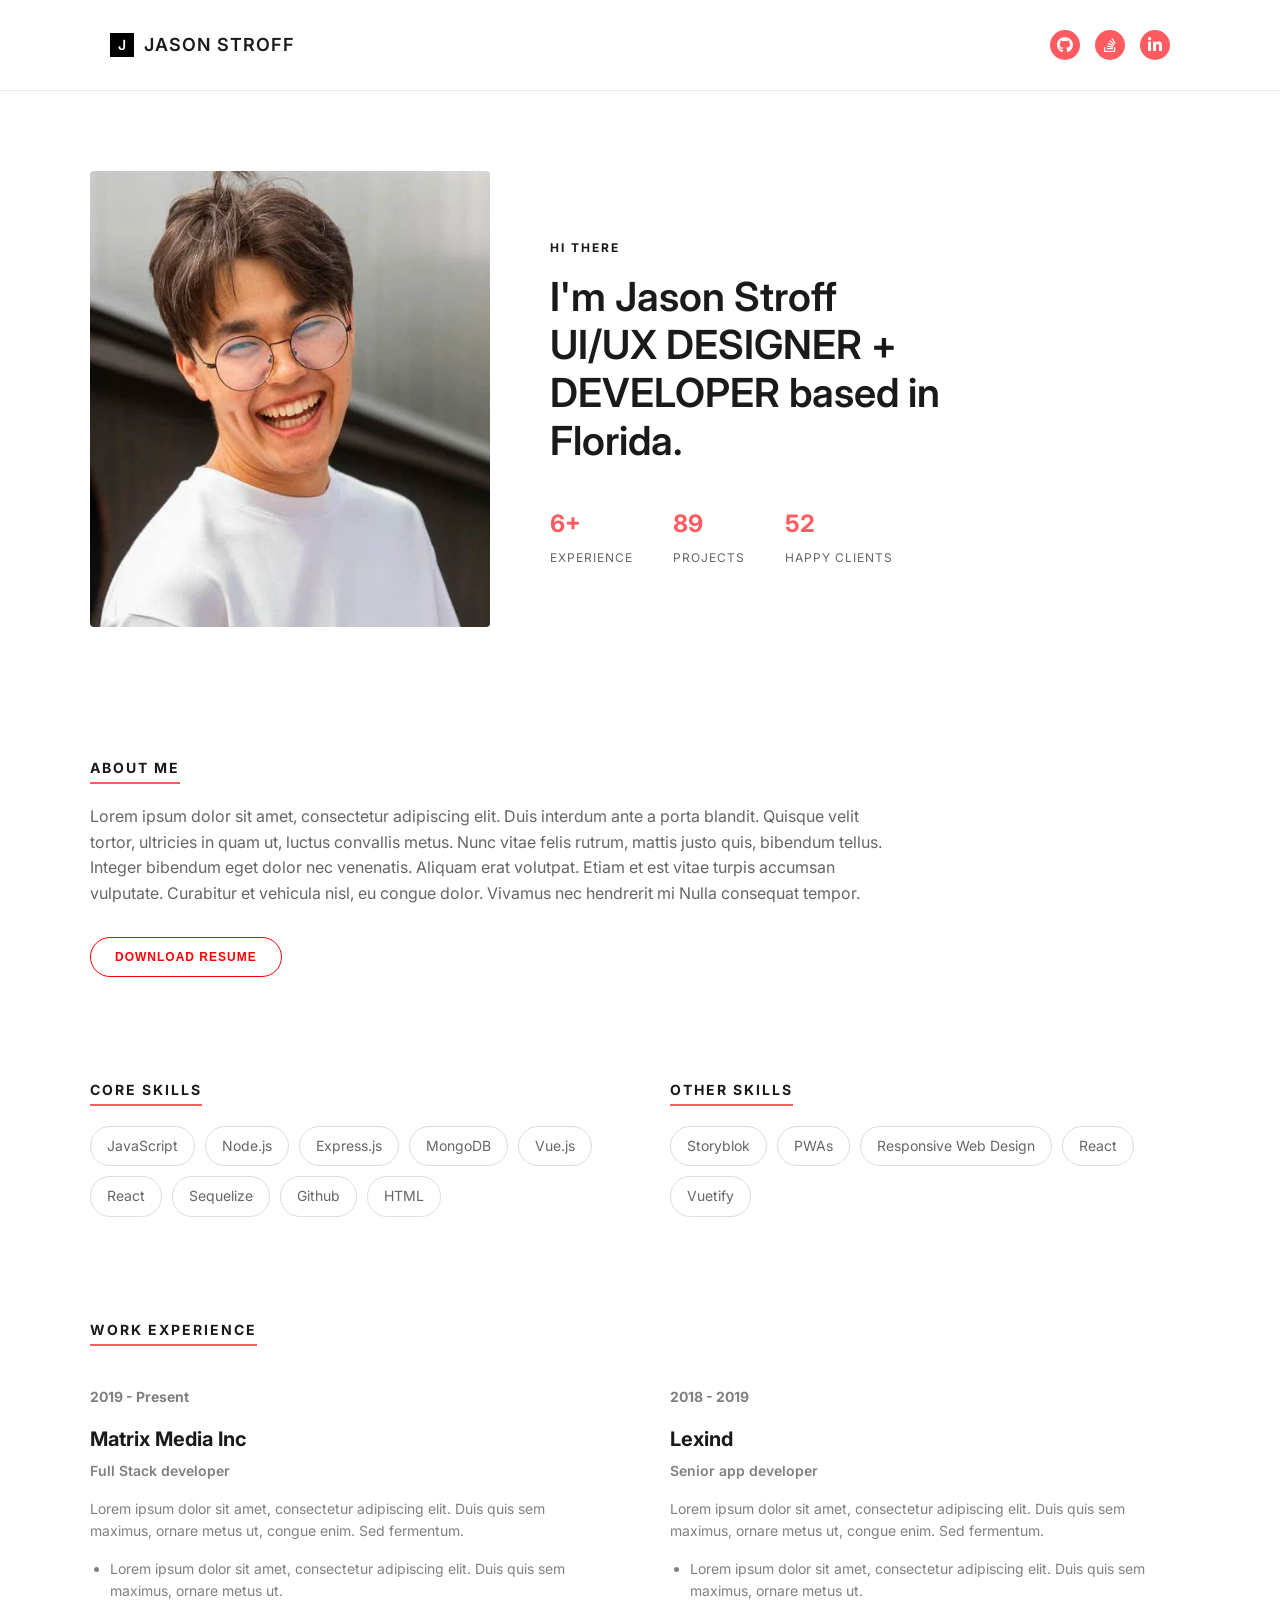
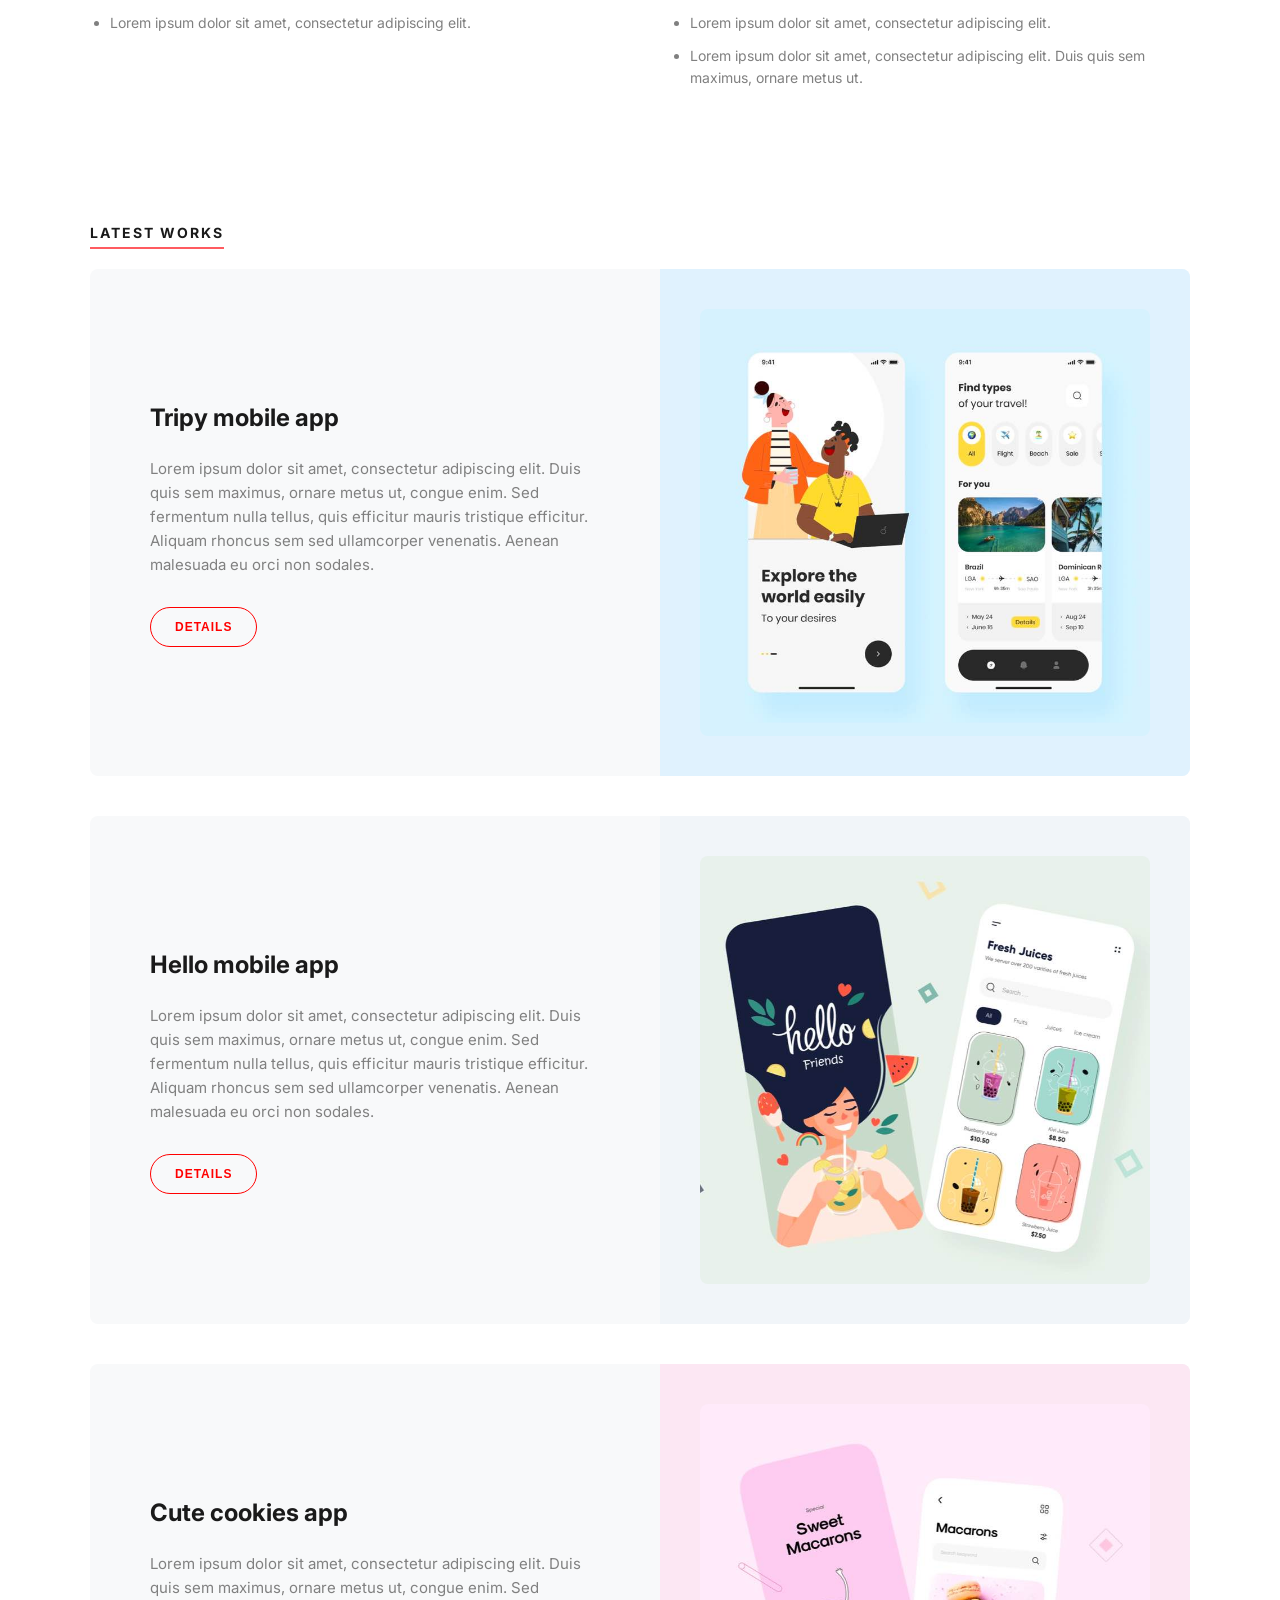
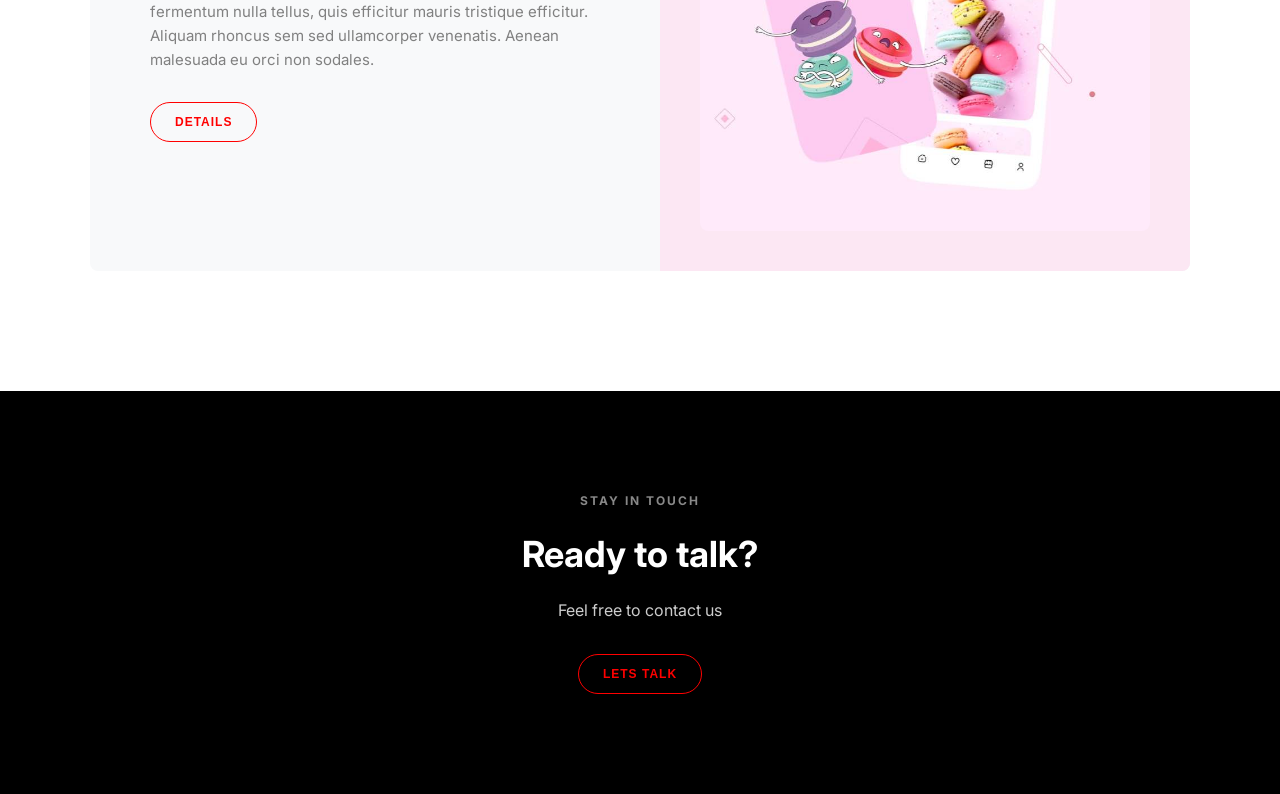
==== Front_end/CV/index.html @ b9813456 "new" ====
<!DOCTYPE html>
<html lang="vi">
<head>
    <meta charset="UTF-8">
    <meta name="viewport" content="width=device-width, initial-scale=1.0">
    <title>Jason Stroff - Portfolio</title>
    <link rel="stylesheet" href="https://cdnjs.cloudflare.com/ajax/libs/font-awesome/6.0.0-beta3/css/all.min.css">
    <link href="https://fonts.googleapis.com/css2?family=Inter:wght@400;500;600;700&display=swap" rel="stylesheet">
    <style>
        :root {
            --primary-red: #ff5b60;
            --text-dark: #1a1a1a;
            --text-gray: #666666;
            --bg-light: #f8f9fa;
            --font-main: 'Inter', sans-serif;
        }

        * {
            margin: 0;
            padding: 0;
            box-sizing: border-box;
        }

        body {
            font-family: var(--font-main);
            color: var(--text-dark);
            line-height: 1.6;
        }

        a {
            text-decoration: none;
            color: inherit;
        }

        .container {
            max-width: 1100px;
            margin: 0 auto;
            padding: 0 20px;
        }

        /* HEADER */
        header {
            padding: 30px 0;
            border-bottom: 1px solid #eaeaea;
            position: sticky;
            top: 0;
            background-color: white; 
            z-index: 1000;
        }

        .header-inner {
            display: flex;
            justify-content: space-between;
            align-items: center;
        }

        .logo {
            font-weight: 600;
            font-size: 18px;
            letter-spacing: 1px;
            display: flex;
            align-items: center;
            gap: 10px;
        }

        .logo-icon {
            background-color: black;
            color: white;
            width: 24px;
            height: 24px;
            display: flex;
            align-items: center;
            justify-content: center;
            font-size: 14px;
        }

     
        .social-links {
            display: flex;
            gap: 15px; 
            align-items: center;
        }

   
        .social-links {
            display: flex;
            gap: 15px; 
            align-items: center;
        }

        .social-icon {
            display: flex; 
            justify-content: center;
            align-items: center;
            text-decoration: none;
            width: 30px; 
            height: 30px;
            background-color: #ff5b60;
            border-radius: 50%; 
            transition: background-color 0.3s ease; 
        }   

    
        .social-icon i {
            color: white; 
            font-size: 16px; 
        }

        
        .social-icon:hover {
            background-color: #e04a4f;
        }

        
        .hero {
            display: flex;
            align-items: center;
            gap: 60px;
            padding: 80px 0;
        }

        .hero-img {
            flex: 1;
            max-width: 400px;
        }

        .hero-img img {
            width: 100%;
            height: auto;
            border-radius: 4px;
        }

        .hero-content {
            flex: 1;
        }

        .greeting {
            font-size: 12px;
            font-weight: 700;
            letter-spacing: 2px;
            text-transform: uppercase;
            margin-bottom: 15px;
        }

        .hero-content h1 {
            font-size: 40px;
            line-height: 1.2;
            margin-bottom: 40px;
            font-weight: 600;
        }

        .stats {
            display: flex;
            gap: 40px;
        }

        .stat-item h3 {
            color: var(--primary-red);
            font-size: 24px;
            margin-bottom: 5px;
        }

        .stat-item p {
            font-size: 12px;
            color: var(--text-gray);
            text-transform: uppercase;
            letter-spacing: 1px;
        }

        
        .section-title {
            font-size: 14px;
            font-weight: 700;
            letter-spacing: 2px;
            text-transform: uppercase;
            margin-bottom: 25px;
            position: relative;
            display: inline-block;
        }

        .section-title::after {
            content: "";
            position: absolute;
            bottom: -5px;
            left: 0;
            width: 100%;
            height: 2px;
            background-color: var(--primary-red);
        }

        .about {
            padding: 40px 0;
        }

        .about p {
            color: var(--text-gray);
            margin-bottom: 30px;
            max-width: 800px;
        }

        .btn {
            display: inline-block;
            padding: 12px 24px;
            border: 1px solid red;
            color:red;
            text-transform: uppercase;
            font-size: 12px;
            font-weight: 600;
            letter-spacing: 1px;
            border-radius: 30px;
            transition: all 0.3s ease;
            cursor: pointer;
            background: transparent;
        }

        .btn:hover {
            background-color: red;
            color: white;
        }

        .skills {
            padding: 60px 0;
            display: flex;
            gap: 60px;
        }

        .skills-col {
            flex: 1;
        }

        .skills-list {
            display: flex;
            flex-wrap: wrap;
            gap: 10px;
        }

        .skill-tag {
            padding: 8px 16px;
            border: 1px solid #ddd;
            border-radius: 20px;
            font-size: 14px;
            color: var(--text-gray);
        }

        .experience {
            padding: 40px 0 80px;
            display: flex;
            gap: 60px;
        }

        .exp-col {
            flex: 1;
        }

        .exp-date {
            font-size: 12px;
            font-weight: 700;
            margin-bottom: 10px;
        }

        .exp-col h3 {
            font-size: 20px;
            margin-bottom: 5px;
        }

        .exp-role {
            font-size: 14px;
            font-weight: 600;
            margin-bottom: 15px;
        }

        .exp-col p, .exp-col li {
            color: gray;
            font-size: 14px;
        }
        
        .exp-col p {
            margin-bottom: 15px;
        }

        .exp-col ul {
            padding-left: 20px;
        }

        .exp-col li {
            margin-bottom: 10px;
        }

     
        .works {
            padding: 40px 0 80px;
        }

        .project-card {
            display: flex;
            background-color: #f8f9fa;
            margin-bottom: 40px;
            align-items: center;
            border-radius: 8px;
            overflow: hidden;
        }

        .project-info {
            flex: 1;
            padding: 60px;
        }

        .project-info h3 {
            font-size: 24px;
            margin-bottom: 20px;
        }

        .project-info p {
            color: gray;
            margin-bottom: 30px;
            font-size: 15px;
        }

        .project-img {
            flex: 1;
            display: flex;
            justify-content: center;
            align-items: center;
            padding: 40px;
        }

        .project-img img {
            max-width: 100%;
            height: auto;
            border-radius: 8px;
        }

        
        footer {
            background-color: black;
            color: white;
            text-align: center;
            padding: 100px 0;
        }

        .footer-subtitle {
            font-size: 12px;
            font-weight: 700;
            letter-spacing: 2px;
            text-transform: uppercase;
            color: #888;
            margin-bottom: 15px;
        }

        .footer-title {
            font-size: 36px;
            margin-bottom: 15px;
        }

        .footer-desc {
            color: #ccc;
            margin-bottom: 30px;
        }

        footer .btn {
            border-color: red;
            color: red;
        }

        footer .btn:hover {
            background-color: red;
            color: white;
        }

        
    </style>
</head>
<body>

    <header>
        <div class="container header-inner">
            <div class="logo">
                <div class="logo-icon">J</div>
                JASON STROFF
            </div>
            <div class="social-links">
                <a href="https://github.com/qbao020206-tech/S-Group/tree/Front-end" target="_blank" class="social-icon">
                    <i class="fab fa-github"></i>
                </a>
                <a href="https://stackoverflow.com/" target="_blank" class="social-icon">
                    <i class="fab fa-stack-overflow"></i>
                </a>
                <a href="https://www.linkedin.com/" target="_blank" class="social-icon">
                    <i class="fab fa-linkedin-in"></i>
                </a>
            </div>
        </div>
    </header>

    <section class="container hero">
        <div class="hero-img">
            <img src="backgroud.jpg" alt="Jason Stroff Portrait">
        </div>
        <div class="hero-content">
            <p class="greeting">Hi there</p>
            <h1>I'm Jason Stroff<br>UI/UX DESIGNER +<br>DEVELOPER based in<br>Florida.</h1>
            <div class="stats">
                <div class="stat-item">
                    <h3>6+</h3>
                    <p>Experience</p>
                </div>
                <div class="stat-item">
                    <h3>89</h3>
                    <p>Projects</p>
                </div>
                <div class="stat-item">
                    <h3>52</h3>
                    <p>Happy Clients</p>
                </div>
            </div>
        </div>
    </section>

    <section class="container about">
        <h2 class="section-title">About Me</h2>
        <p>Lorem ipsum dolor sit amet, consectetur adipiscing elit. Duis interdum ante a porta blandit. Quisque velit tortor, ultricies in quam ut, luctus convallis metus. Nunc vitae felis rutrum, mattis justo quis, bibendum tellus. Integer bibendum eget dolor nec venenatis. Aliquam erat volutpat. Etiam et est vitae turpis accumsan vulputate. Curabitur et vehicula nisl, eu congue dolor. Vivamus nec hendrerit mi Nulla consequat tempor.</p>
        <button class="btn">Download Resume</button>
    </section>

    <section class="container skills">
        <div class="skills-col">
            <h2 class="section-title">Core Skills</h2>
            <div class="skills-list">
                <span class="skill-tag">JavaScript</span>
                <span class="skill-tag">Node.js</span>
                <span class="skill-tag">Express.js</span>
                <span class="skill-tag">MongoDB</span>
                <span class="skill-tag">Vue.js</span>
                <span class="skill-tag">React</span>
                <span class="skill-tag">Sequelize</span>
                <span class="skill-tag">Github</span>
                <span class="skill-tag">HTML</span>
            </div>
        </div>
        <div class="skills-col">
            <h2 class="section-title">Other Skills</h2>
            <div class="skills-list">
                <span class="skill-tag">Storyblok</span>
                <span class="skill-tag">PWAs</span>
                <span class="skill-tag">Responsive Web Design</span>
                <span class="skill-tag">React</span>
                <span class="skill-tag">Vuetify</span>
            </div>
        </div>
    </section>

    <section class="container experience">
        <h2 class="section-title" style="display:none;">Work Experience</h2> <div style="width: 100%;">
            <h2 class="section-title">Work Experience</h2>
            <div style="display: flex; gap: 60px; margin-top: 20px;" class="experience-inner">
                <div class="exp-col">
                    <p class="exp-date">2019 - Present</p>
                    <h3>Matrix Media Inc</h3>
                    <p class="exp-role">Full Stack developer</p>
                    <p>Lorem ipsum dolor sit amet, consectetur adipiscing elit. Duis quis sem maximus, ornare metus ut, congue enim. Sed fermentum.</p>
                    <ul>
                        <li>Lorem ipsum dolor sit amet, consectetur adipiscing elit. Duis quis sem maximus, ornare metus ut.</li>
                        <li>Lorem ipsum dolor sit amet, consectetur adipiscing elit.</li>
                    </ul>
                </div>
                <div class="exp-col">
                    <p class="exp-date">2018 - 2019</p>
                    <h3>Lexind</h3>
                    <p class="exp-role">Senior app developer</p>
                    <p>Lorem ipsum dolor sit amet, consectetur adipiscing elit. Duis quis sem maximus, ornare metus ut, congue enim. Sed fermentum.</p>
                    <ul>
                        <li>Lorem ipsum dolor sit amet, consectetur adipiscing elit. Duis quis sem maximus, ornare metus ut.</li>
                        <li>Lorem ipsum dolor sit amet, consectetur adipiscing elit.</li>
                        <li>Lorem ipsum dolor sit amet, consectetur adipiscing elit. Duis quis sem maximus, ornare metus ut.</li>
                    </ul>
                </div>
            </div>
        </div>
    </section>

    <section class="container works">
        <h2 class="section-title">Latest Works</h2>
        
        <div class="project-card">
            <div class="project-info">
                <h3>Tripy mobile app</h3>
                <p>Lorem ipsum dolor sit amet, consectetur adipiscing elit. Duis quis sem maximus, ornare metus ut, congue enim. Sed fermentum nulla tellus, quis efficitur mauris tristique efficitur. Aliquam rhoncus sem sed ullamcorper venenatis. Aenean malesuada eu orci non sodales.</p>
                <button class="btn">Details</button>
            </div>
            <div class="project-img" style="background-color: #e0f2fe;">
                <img src="the1.jpg" alt="Tripy mobile app">
            </div>
        </div>

        <div class="project-card">
            <div class="project-info">
                <h3>Hello mobile app</h3>
                <p>Lorem ipsum dolor sit amet, consectetur adipiscing elit. Duis quis sem maximus, ornare metus ut, congue enim. Sed fermentum nulla tellus, quis efficitur mauris tristique efficitur. Aliquam rhoncus sem sed ullamcorper venenatis. Aenean malesuada eu orci non sodales.</p>
                <button class="btn">Details</button>
            </div>
            <div class="project-img" style="background-color: #f1f5f9;">
                <img src="the2.jpg" alt="Hello mobile app">
            </div>
        </div>

        <div class="project-card">
            <div class="project-info">
                <h3>Cute cookies app</h3>
                <p>Lorem ipsum dolor sit amet, consectetur adipiscing elit. Duis quis sem maximus, ornare metus ut, congue enim. Sed fermentum nulla tellus, quis efficitur mauris tristique efficitur. Aliquam rhoncus sem sed ullamcorper venenatis. Aenean malesuada eu orci non sodales.</p>
                <button class="btn">Details</button>
            </div>
            <div class="project-img" style="background-color: #fce7f3;">
                <img src="the3.jpg" alt="Cute cookies app">
            </div>
        </div>

    </section>

    <footer>
        <div class="container">
            <p class="footer-subtitle">Stay In Touch</p>
            <h2 class="footer-title">Ready to talk?</h2>
            <p class="footer-desc">Feel free to contact us</p>
            <button class="btn">Lets Talk</button>
        </div>
    </footer>

</body>
</html>
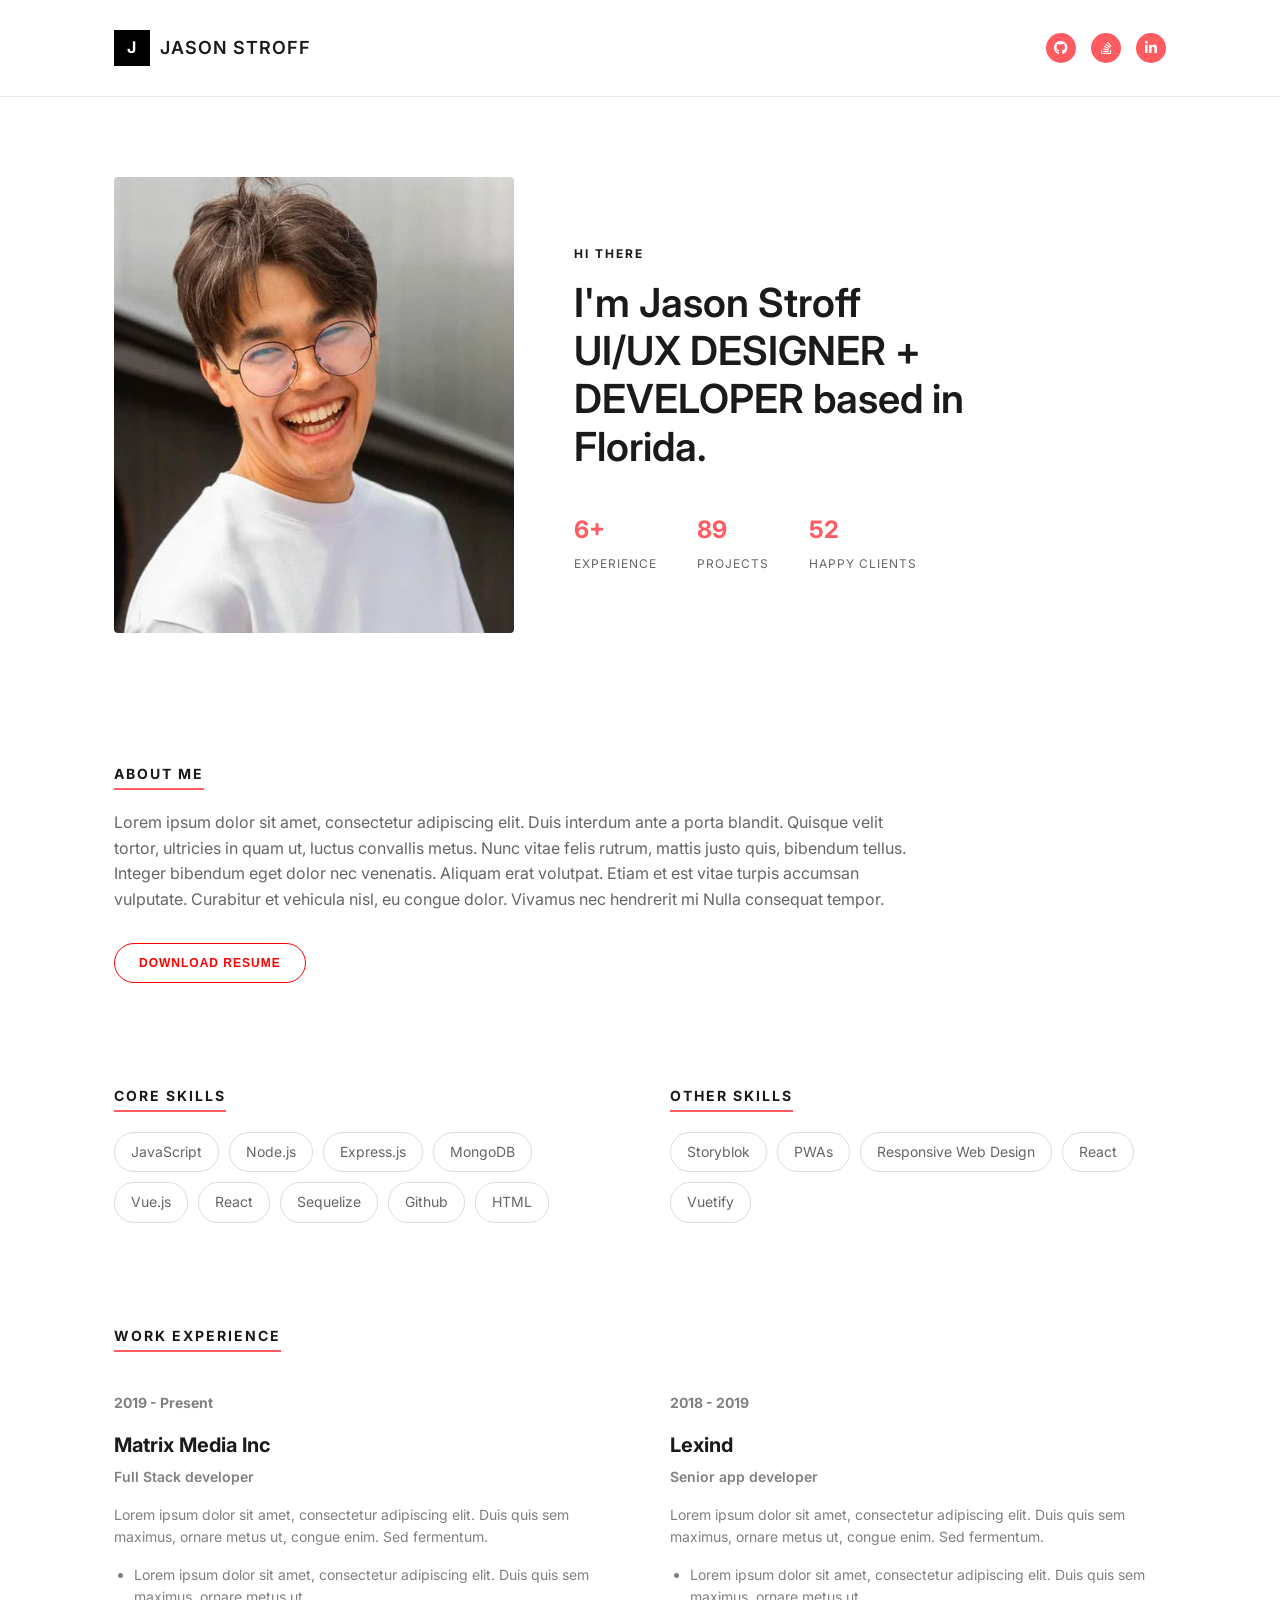
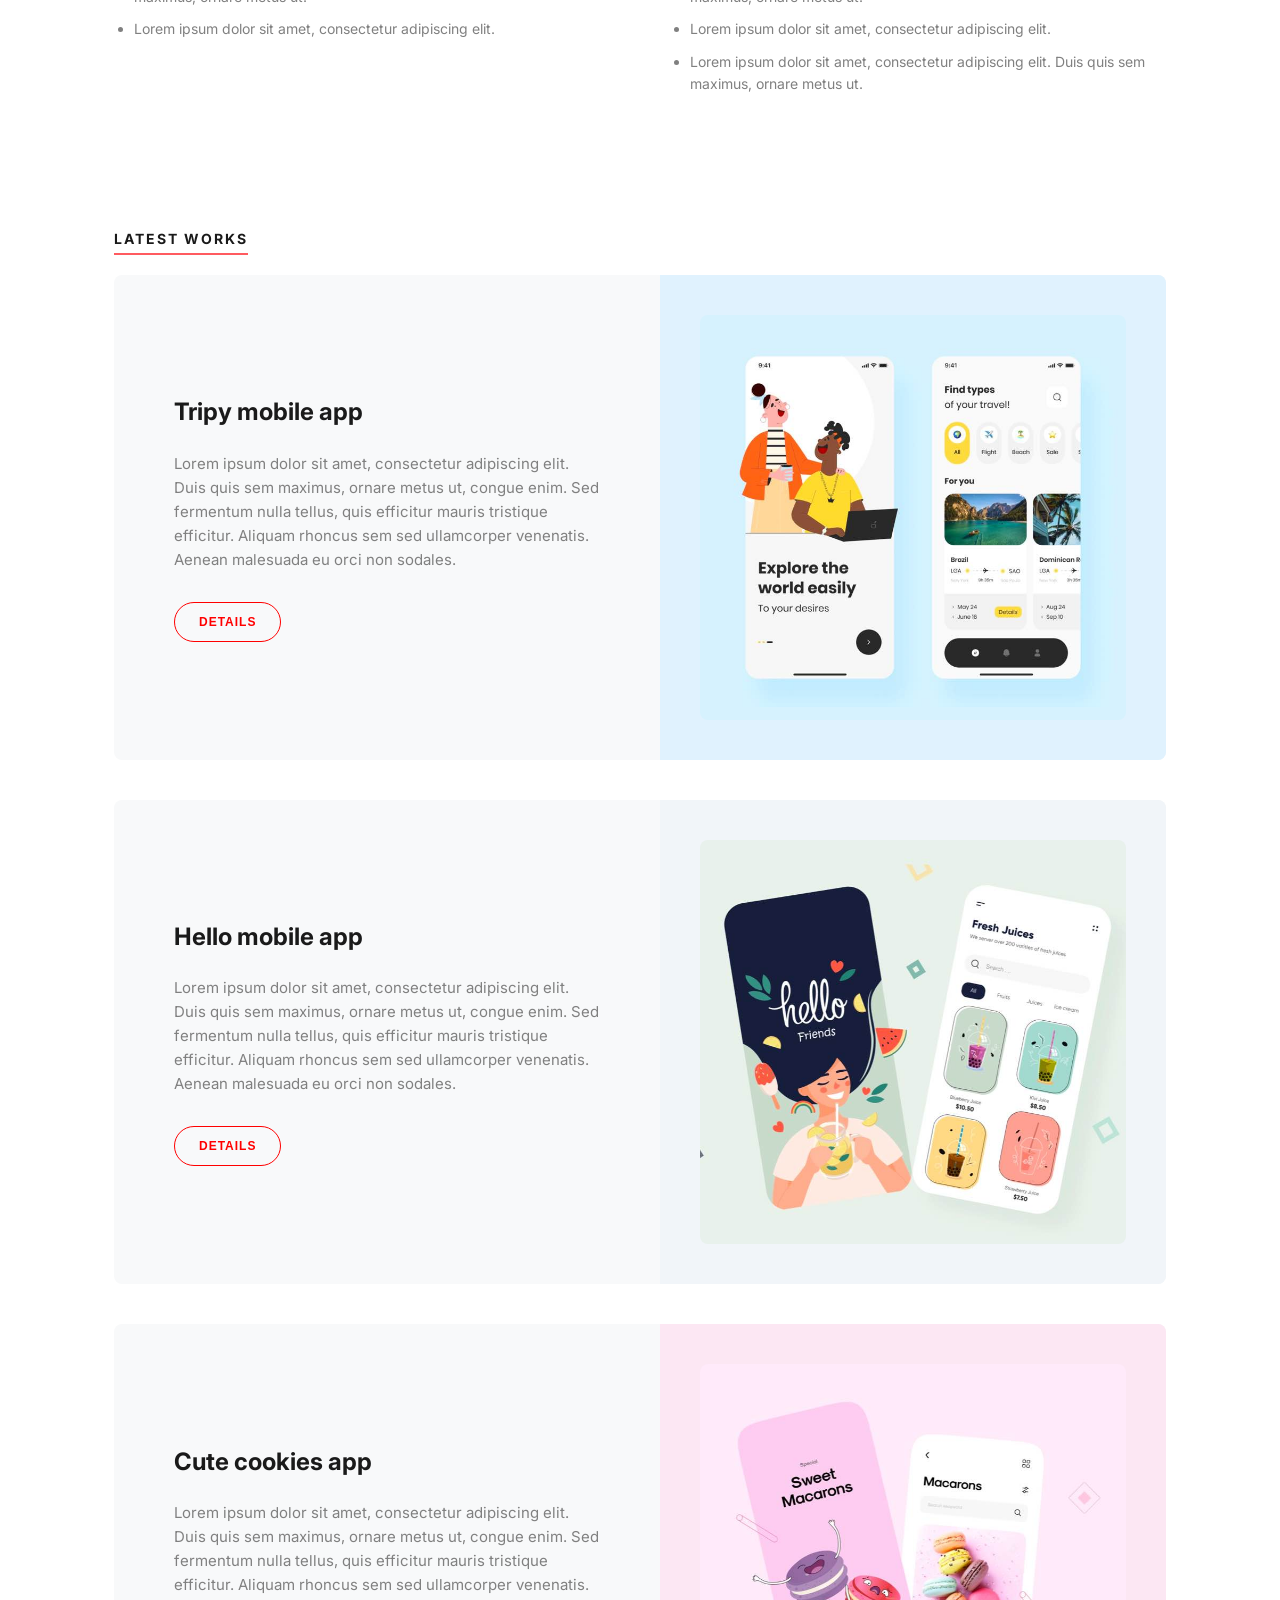
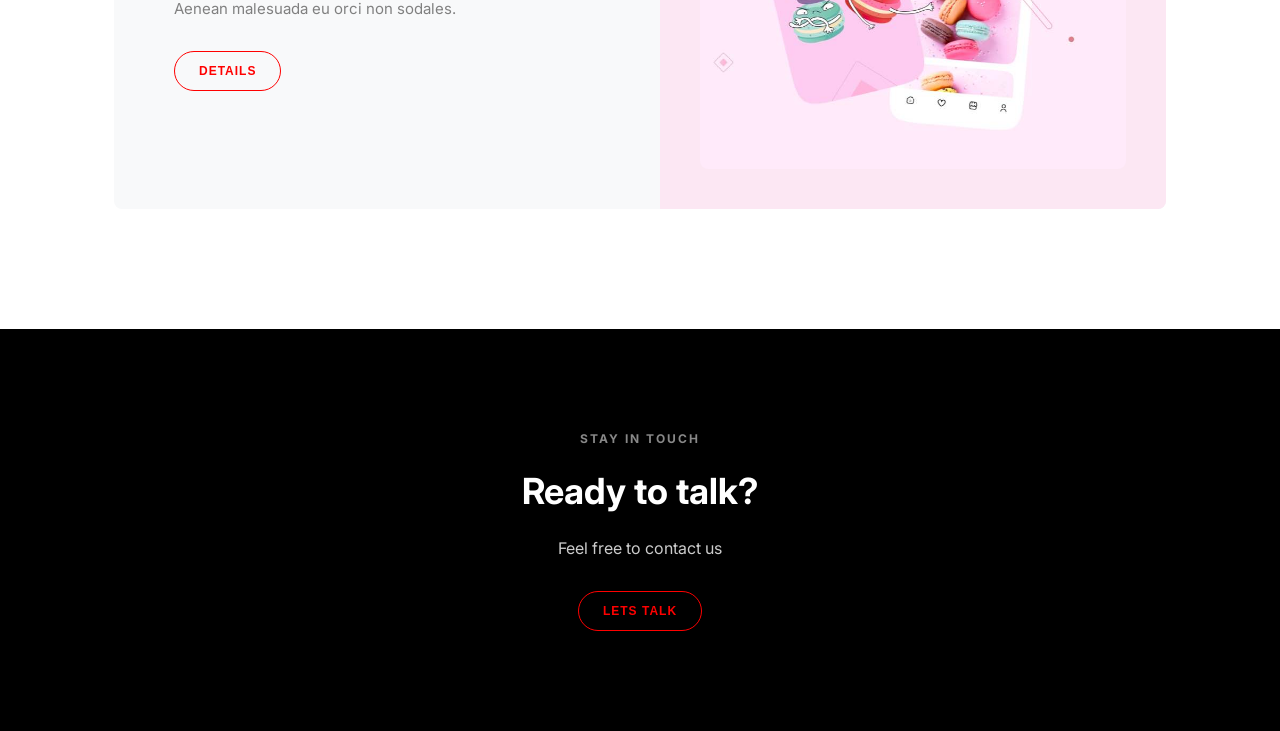
==== commit 433f8048: "heheh" ====
--- a/Front_end/CV/index.html
+++ b/Front_end/CV/index.html
@@ -11,7 +11,6 @@
             --primary-red: #ff5b60;
             --text-dark: #1a1a1a;
             --text-gray: #666666;
-            --bg-light: #f8f9fa;
             --font-main: 'Inter', sans-serif;
         }
 
@@ -21,6 +20,11 @@
             box-sizing: border-box;
         }
 
+        html, body {
+            overflow-x: hidden;
+            width: 100%;
+        }
+
         body {
             font-family: var(--font-main);
             color: var(--text-dark);
@@ -32,19 +36,20 @@
             color: inherit;
         }
 
+        /* ===== CONTAINER - căn giữa và cách đều 2 bên ===== */
         .container {
             max-width: 1100px;
+            width: 100%;
             margin: 0 auto;
-            padding: 0 20px;
-        }
-
-        /* HEADER */
+            padding: 0 24px;
+        }
+
+        /* ===== HEADER ===== */
         header {
-            padding: 30px 0;
             border-bottom: 1px solid #eaeaea;
             position: sticky;
             top: 0;
-            background-color: white; 
+            background-color: white;
             z-index: 1000;
         }
 
@@ -52,6 +57,7 @@
             display: flex;
             justify-content: space-between;
             align-items: center;
+            padding: 30px 0;
         }
 
         .logo {
@@ -66,57 +72,50 @@
         .logo-icon {
             background-color: black;
             color: white;
-            width: 24px;
-            height: 24px;
+            width: 36px;
+            height: 36px;
             display: flex;
             align-items: center;
             justify-content: center;
-            font-size: 14px;
-        }
-
-     
+            font-size: 16px;
+            font-weight: 700;
+        }
+
         .social-links {
             display: flex;
-            gap: 15px; 
-            align-items: center;
-        }
-
-   
-        .social-links {
-            display: flex;
-            gap: 15px; 
+            gap: 15px;
             align-items: center;
         }
 
         .social-icon {
-            display: flex; 
+            display: flex;
             justify-content: center;
             align-items: center;
-            text-decoration: none;
-            width: 30px; 
+            width: 30px;
             height: 30px;
             background-color: #ff5b60;
-            border-radius: 50%; 
-            transition: background-color 0.3s ease; 
-        }   
-
-    
+            border-radius: 50%;
+            transition: background-color 0.3s ease;
+        }
+
         .social-icon i {
-            color: white; 
-            font-size: 16px; 
-        }
-
-        
+            color: white;
+            font-size: 14px;
+        }
+
         .social-icon:hover {
             background-color: #e04a4f;
         }
 
-        
+        /* ===== HERO ===== */
+        .hero-section {
+            padding: 80px 0;
+        }
+
         .hero {
             display: flex;
             align-items: center;
             gap: 60px;
-            padding: 80px 0;
         }
 
         .hero-img {
@@ -152,6 +151,7 @@
         .stats {
             display: flex;
             gap: 40px;
+            flex-wrap: wrap;
         }
 
         .stat-item h3 {
@@ -167,7 +167,7 @@
             letter-spacing: 1px;
         }
 
-        
+        /* ===== SECTION TITLE ===== */
         .section-title {
             font-size: 14px;
             font-weight: 700;
@@ -188,11 +188,12 @@
             background-color: var(--primary-red);
         }
 
-        .about {
+        /* ===== ABOUT ===== */
+        .about-section {
             padding: 40px 0;
         }
 
-        .about p {
+        .about-section p {
             color: var(--text-gray);
             margin-bottom: 30px;
             max-width: 800px;
@@ -202,7 +203,7 @@
             display: inline-block;
             padding: 12px 24px;
             border: 1px solid red;
-            color:red;
+            color: red;
             text-transform: uppercase;
             font-size: 12px;
             font-weight: 600;
@@ -218,8 +219,12 @@
             color: white;
         }
 
+        /* ===== SKILLS ===== */
+        .skills-section {
+            padding: 60px 0;
+        }
+
         .skills {
-            padding: 60px 0;
             display: flex;
             gap: 60px;
         }
@@ -242,10 +247,15 @@
             color: var(--text-gray);
         }
 
-        .experience {
+        /* ===== EXPERIENCE ===== */
+        .experience-section {
             padding: 40px 0 80px;
+        }
+
+        .experience-inner {
             display: flex;
             gap: 60px;
+            margin-top: 20px;
         }
 
         .exp-col {
@@ -269,11 +279,12 @@
             margin-bottom: 15px;
         }
 
-        .exp-col p, .exp-col li {
+        .exp-col p,
+        .exp-col li {
             color: gray;
             font-size: 14px;
         }
-        
+
         .exp-col p {
             margin-bottom: 15px;
         }
@@ -286,8 +297,8 @@
             margin-bottom: 10px;
         }
 
-     
-        .works {
+        /* ===== WORKS ===== */
+        .works-section {
             padding: 40px 0 80px;
         }
 
@@ -330,7 +341,7 @@
             border-radius: 8px;
         }
 
-        
+        /* ===== FOOTER ===== */
         footer {
             background-color: black;
             color: white;
@@ -367,92 +378,171 @@
             color: white;
         }
 
-        
+        /* ===== RESPONSIVE ===== */
+        @media (max-width: 768px) {
+            .js {
+                display: none;
+            }
+
+            .hero {
+                flex-direction: column;
+                gap: 30px;
+            }
+
+            .hero-img {
+                max-width: 100%;
+            }
+
+            .hero-content h1 {
+                font-size: 28px;
+            }
+
+            .stats {
+                gap: 20px;
+            }
+
+            .skills {
+                flex-direction: column;
+                gap: 30px;
+            }
+
+            .skills-section {
+                padding: 40px 0;
+            }
+
+            .experience-inner {
+                flex-direction: column;
+                gap: 40px;
+            }
+
+            .project-card {
+                flex-direction: column;
+            }
+
+            .project-info {
+                padding: 30px;
+            }
+
+            .project-img {
+                padding: 20px;
+            }
+
+            .footer-title {
+                font-size: 26px;
+            }
+        }
+
+        @media (max-width: 480px) {
+            .hero-content h1 {
+                font-size: 24px;
+            }
+
+            .stat-item h3 {
+                font-size: 20px;
+            }
+        }
     </style>
 </head>
 <body>
 
+    <!-- HEADER -->
     <header>
-        <div class="container header-inner">
-            <div class="logo">
-                <div class="logo-icon">J</div>
-                JASON STROFF
-            </div>
-            <div class="social-links">
-                <a href="https://github.com/qbao020206-tech/S-Group/tree/Front-end" target="_blank" class="social-icon">
-                    <i class="fab fa-github"></i>
-                </a>
-                <a href="https://stackoverflow.com/" target="_blank" class="social-icon">
-                    <i class="fab fa-stack-overflow"></i>
-                </a>
-                <a href="https://www.linkedin.com/" target="_blank" class="social-icon">
-                    <i class="fab fa-linkedin-in"></i>
-                </a>
+        <div class="container">
+            <div class="header-inner">
+                <div class="logo">
+                    <div class="logo-icon">J</div>
+                    <span class="js">JASON STROFF</span>
+                </div>
+                <div class="social-links">
+                    <a href="https://github.com/qbao020206-tech/S-Group/tree/Front-end" target="_blank" class="social-icon">
+                        <i class="fab fa-github"></i>
+                    </a>
+                    <a href="https://stackoverflow.com/" target="_blank" class="social-icon">
+                        <i class="fab fa-stack-overflow"></i>
+                    </a>
+                    <a href="https://www.linkedin.com/" target="_blank" class="social-icon">
+                        <i class="fab fa-linkedin-in"></i>
+                    </a>
+                </div>
             </div>
         </div>
     </header>
 
-    <section class="container hero">
-        <div class="hero-img">
-            <img src="backgroud.jpg" alt="Jason Stroff Portrait">
-        </div>
-        <div class="hero-content">
-            <p class="greeting">Hi there</p>
-            <h1>I'm Jason Stroff<br>UI/UX DESIGNER +<br>DEVELOPER based in<br>Florida.</h1>
-            <div class="stats">
-                <div class="stat-item">
-                    <h3>6+</h3>
-                    <p>Experience</p>
-                </div>
-                <div class="stat-item">
-                    <h3>89</h3>
-                    <p>Projects</p>
-                </div>
-                <div class="stat-item">
-                    <h3>52</h3>
-                    <p>Happy Clients</p>
+    <!-- HERO -->
+    <section class="hero-section">
+        <div class="container">
+            <div class="hero">
+                <div class="hero-img">
+                    <img src="backgroud.jpg" alt="Jason Stroff Portrait">
+                </div>
+                <div class="hero-content">
+                    <p class="greeting">Hi there</p>
+                    <h1>I'm Jason Stroff<br>UI/UX DESIGNER +<br>DEVELOPER based in<br>Florida.</h1>
+                    <div class="stats">
+                        <div class="stat-item">
+                            <h3>6+</h3>
+                            <p>Experience</p>
+                        </div>
+                        <div class="stat-item">
+                            <h3>89</h3>
+                            <p>Projects</p>
+                        </div>
+                        <div class="stat-item">
+                            <h3>52</h3>
+                            <p>Happy Clients</p>
+                        </div>
+                    </div>
                 </div>
             </div>
         </div>
     </section>
 
-    <section class="container about">
-        <h2 class="section-title">About Me</h2>
-        <p>Lorem ipsum dolor sit amet, consectetur adipiscing elit. Duis interdum ante a porta blandit. Quisque velit tortor, ultricies in quam ut, luctus convallis metus. Nunc vitae felis rutrum, mattis justo quis, bibendum tellus. Integer bibendum eget dolor nec venenatis. Aliquam erat volutpat. Etiam et est vitae turpis accumsan vulputate. Curabitur et vehicula nisl, eu congue dolor. Vivamus nec hendrerit mi Nulla consequat tempor.</p>
-        <button class="btn">Download Resume</button>
+    <!-- ABOUT -->
+    <section class="about-section">
+        <div class="container">
+            <h2 class="section-title">About Me</h2>
+            <p>Lorem ipsum dolor sit amet, consectetur adipiscing elit. Duis interdum ante a porta blandit. Quisque velit tortor, ultricies in quam ut, luctus convallis metus. Nunc vitae felis rutrum, mattis justo quis, bibendum tellus. Integer bibendum eget dolor nec venenatis. Aliquam erat volutpat. Etiam et est vitae turpis accumsan vulputate. Curabitur et vehicula nisl, eu congue dolor. Vivamus nec hendrerit mi Nulla consequat tempor.</p>
+            <button class="btn">Download Resume</button>
+        </div>
     </section>
 
-    <section class="container skills">
-        <div class="skills-col">
-            <h2 class="section-title">Core Skills</h2>
-            <div class="skills-list">
-                <span class="skill-tag">JavaScript</span>
-                <span class="skill-tag">Node.js</span>
-                <span class="skill-tag">Express.js</span>
-                <span class="skill-tag">MongoDB</span>
-                <span class="skill-tag">Vue.js</span>
-                <span class="skill-tag">React</span>
-                <span class="skill-tag">Sequelize</span>
-                <span class="skill-tag">Github</span>
-                <span class="skill-tag">HTML</span>
-            </div>
-        </div>
-        <div class="skills-col">
-            <h2 class="section-title">Other Skills</h2>
-            <div class="skills-list">
-                <span class="skill-tag">Storyblok</span>
-                <span class="skill-tag">PWAs</span>
-                <span class="skill-tag">Responsive Web Design</span>
-                <span class="skill-tag">React</span>
-                <span class="skill-tag">Vuetify</span>
+    <!-- SKILLS -->
+    <section class="skills-section">
+        <div class="container">
+            <div class="skills">
+                <div class="skills-col">
+                    <h2 class="section-title">Core Skills</h2>
+                    <div class="skills-list">
+                        <span class="skill-tag">JavaScript</span>
+                        <span class="skill-tag">Node.js</span>
+                        <span class="skill-tag">Express.js</span>
+                        <span class="skill-tag">MongoDB</span>
+                        <span class="skill-tag">Vue.js</span>
+                        <span class="skill-tag">React</span>
+                        <span class="skill-tag">Sequelize</span>
+                        <span class="skill-tag">Github</span>
+                        <span class="skill-tag">HTML</span>
+                    </div>
+                </div>
+                <div class="skills-col">
+                    <h2 class="section-title">Other Skills</h2>
+                    <div class="skills-list">
+                        <span class="skill-tag">Storyblok</span>
+                        <span class="skill-tag">PWAs</span>
+                        <span class="skill-tag">Responsive Web Design</span>
+                        <span class="skill-tag">React</span>
+                        <span class="skill-tag">Vuetify</span>
+                    </div>
+                </div>
             </div>
         </div>
     </section>
 
-    <section class="container experience">
-        <h2 class="section-title" style="display:none;">Work Experience</h2> <div style="width: 100%;">
+    <!-- EXPERIENCE -->
+    <section class="experience-section">
+        <div class="container">
             <h2 class="section-title">Work Experience</h2>
-            <div style="display: flex; gap: 60px; margin-top: 20px;" class="experience-inner">
+            <div class="experience-inner">
                 <div class="exp-col">
                     <p class="exp-date">2019 - Present</p>
                     <h3>Matrix Media Inc</h3>
@@ -478,44 +568,47 @@
         </div>
     </section>
 
-    <section class="container works">
-        <h2 class="section-title">Latest Works</h2>
-        
-        <div class="project-card">
-            <div class="project-info">
-                <h3>Tripy mobile app</h3>
-                <p>Lorem ipsum dolor sit amet, consectetur adipiscing elit. Duis quis sem maximus, ornare metus ut, congue enim. Sed fermentum nulla tellus, quis efficitur mauris tristique efficitur. Aliquam rhoncus sem sed ullamcorper venenatis. Aenean malesuada eu orci non sodales.</p>
-                <button class="btn">Details</button>
+    <!-- WORKS -->
+    <section class="works-section">
+        <div class="container">
+            <h2 class="section-title">Latest Works</h2>
+
+            <div class="project-card">
+                <div class="project-info">
+                    <h3>Tripy mobile app</h3>
+                    <p>Lorem ipsum dolor sit amet, consectetur adipiscing elit. Duis quis sem maximus, ornare metus ut, congue enim. Sed fermentum nulla tellus, quis efficitur mauris tristique efficitur. Aliquam rhoncus sem sed ullamcorper venenatis. Aenean malesuada eu orci non sodales.</p>
+                    <button class="btn">Details</button>
+                </div>
+                <div class="project-img" style="background-color: #e0f2fe;">
+                    <img src="the1.jpg" alt="Tripy mobile app">
+                </div>
             </div>
-            <div class="project-img" style="background-color: #e0f2fe;">
-                <img src="the1.jpg" alt="Tripy mobile app">
+
+            <div class="project-card">
+                <div class="project-info">
+                    <h3>Hello mobile app</h3>
+                    <p>Lorem ipsum dolor sit amet, consectetur adipiscing elit. Duis quis sem maximus, ornare metus ut, congue enim. Sed fermentum nulla tellus, quis efficitur mauris tristique efficitur. Aliquam rhoncus sem sed ullamcorper venenatis. Aenean malesuada eu orci non sodales.</p>
+                    <button class="btn">Details</button>
+                </div>
+                <div class="project-img" style="background-color: #f1f5f9;">
+                    <img src="the2.jpg" alt="Hello mobile app">
+                </div>
+            </div>
+
+            <div class="project-card">
+                <div class="project-info">
+                    <h3>Cute cookies app</h3>
+                    <p>Lorem ipsum dolor sit amet, consectetur adipiscing elit. Duis quis sem maximus, ornare metus ut, congue enim. Sed fermentum nulla tellus, quis efficitur mauris tristique efficitur. Aliquam rhoncus sem sed ullamcorper venenatis. Aenean malesuada eu orci non sodales.</p>
+                    <button class="btn">Details</button>
+                </div>
+                <div class="project-img" style="background-color: #fce7f3;">
+                    <img src="the3.jpg" alt="Cute cookies app">
+                </div>
             </div>
         </div>
-
-        <div class="project-card">
-            <div class="project-info">
-                <h3>Hello mobile app</h3>
-                <p>Lorem ipsum dolor sit amet, consectetur adipiscing elit. Duis quis sem maximus, ornare metus ut, congue enim. Sed fermentum nulla tellus, quis efficitur mauris tristique efficitur. Aliquam rhoncus sem sed ullamcorper venenatis. Aenean malesuada eu orci non sodales.</p>
-                <button class="btn">Details</button>
-            </div>
-            <div class="project-img" style="background-color: #f1f5f9;">
-                <img src="the2.jpg" alt="Hello mobile app">
-            </div>
-        </div>
-
-        <div class="project-card">
-            <div class="project-info">
-                <h3>Cute cookies app</h3>
-                <p>Lorem ipsum dolor sit amet, consectetur adipiscing elit. Duis quis sem maximus, ornare metus ut, congue enim. Sed fermentum nulla tellus, quis efficitur mauris tristique efficitur. Aliquam rhoncus sem sed ullamcorper venenatis. Aenean malesuada eu orci non sodales.</p>
-                <button class="btn">Details</button>
-            </div>
-            <div class="project-img" style="background-color: #fce7f3;">
-                <img src="the3.jpg" alt="Cute cookies app">
-            </div>
-        </div>
-
     </section>
 
+    <!-- FOOTER -->
     <footer>
         <div class="container">
             <p class="footer-subtitle">Stay In Touch</p>
@@ -526,4 +619,4 @@
     </footer>
 
 </body>
-</html>+</html>
